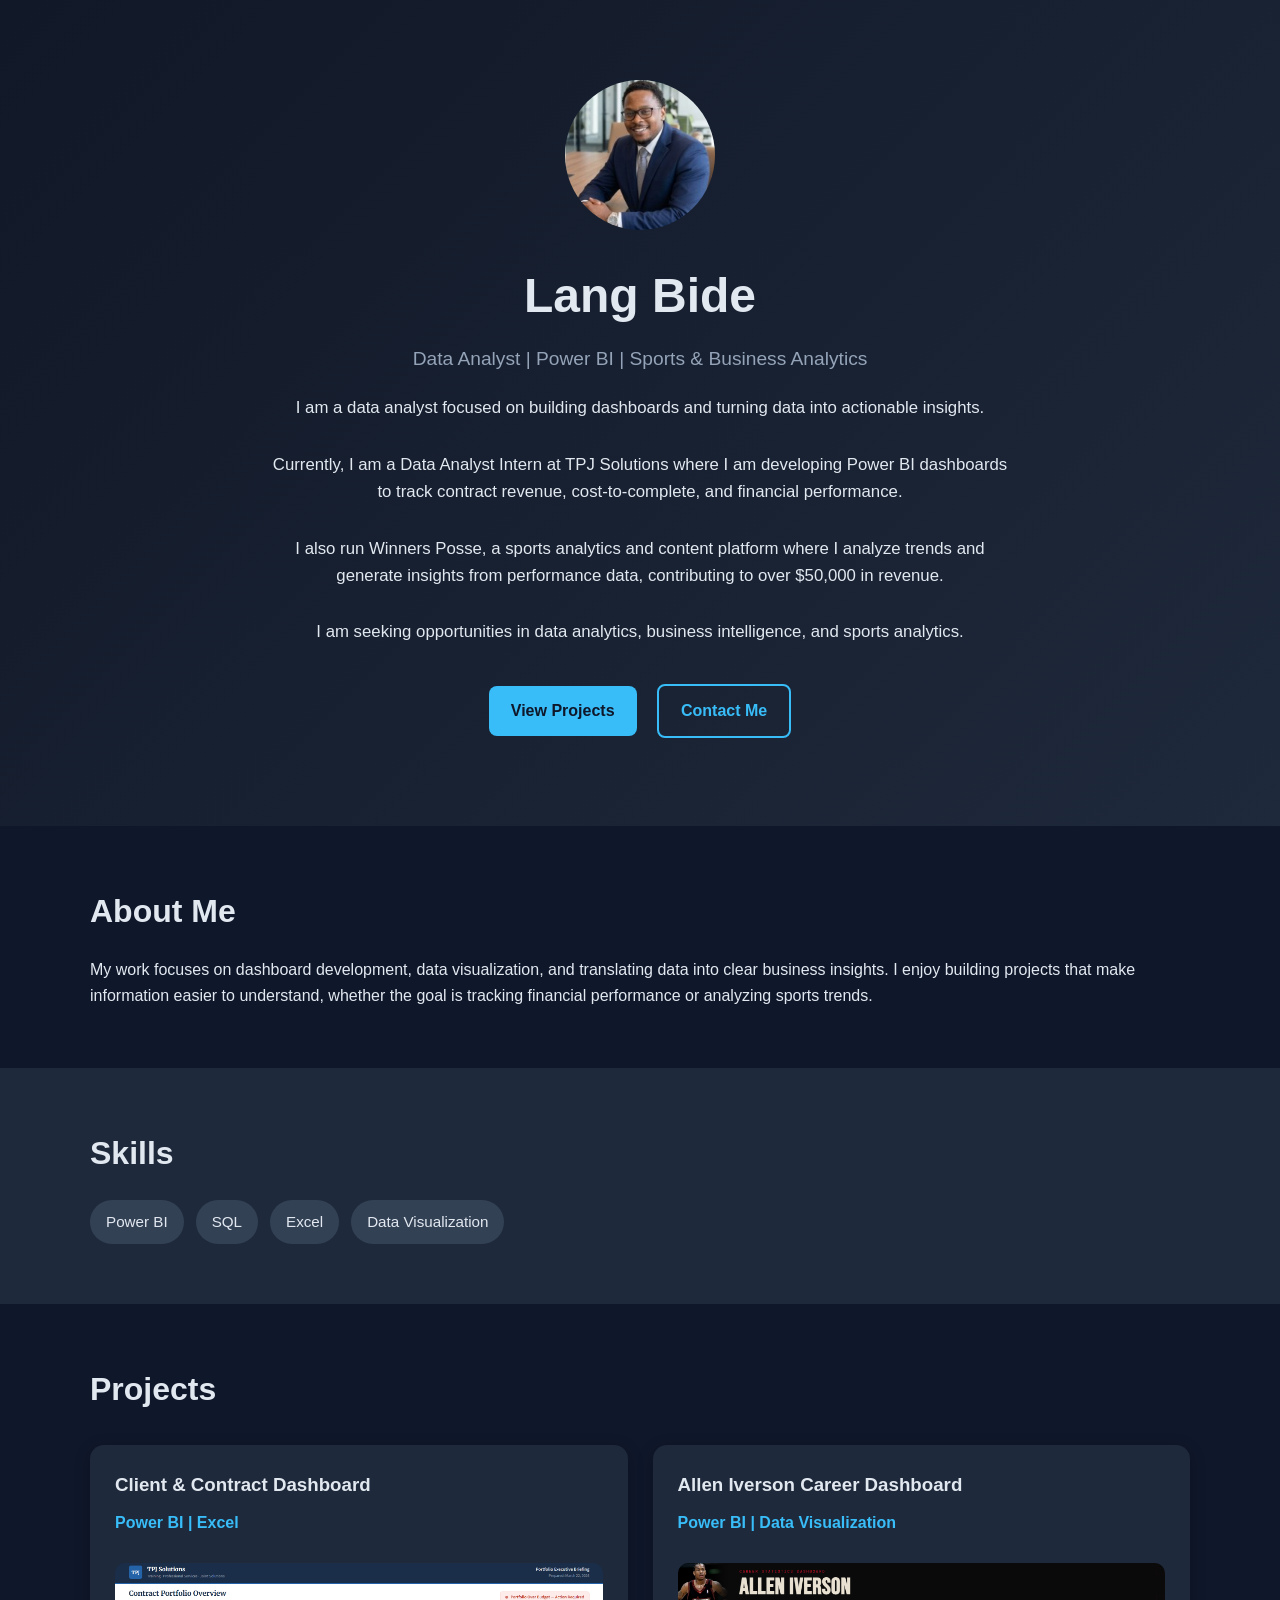
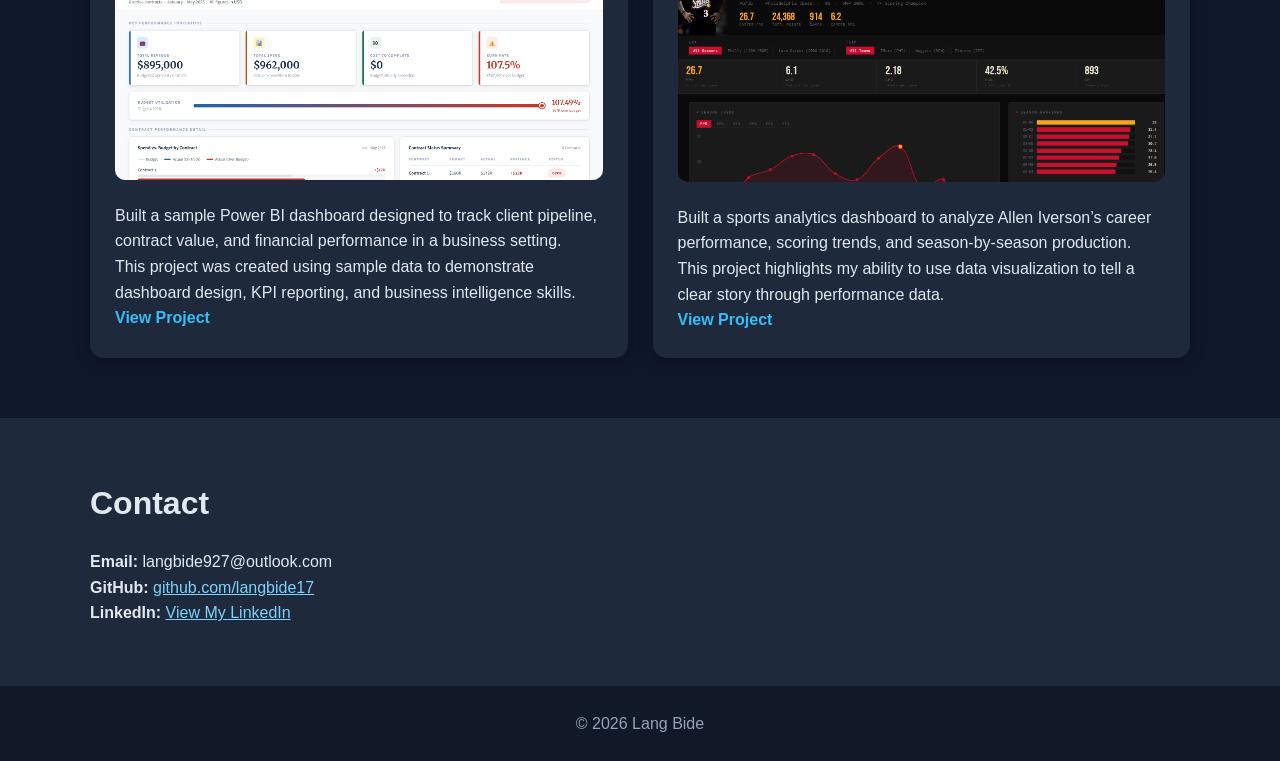
==== index.html @ 6ceb814e "Update index.html" ====
<!DOCTYPE html>
<html lang="en">
<head>
  <meta charset="UTF-8" />
  <meta name="viewport" content="width=device-width, initial-scale=1.0" />
  <title>Lang Bide | Data Analyst Portfolio</title>
  <link rel="stylesheet" href="style.css" />
</head>

<body>

  <header class="hero">
    <div class="container">

      <img src="headshot.jpg" alt="Lang Bide headshot" class="headshot" />

      <h1>Lang Bide</h1>
      <p class="tagline">Data Analyst | Power BI | Sports & Business Analytics</p>

      <p class="intro">
        I am a data analyst focused on building dashboards and turning data into actionable insights.
      </p>

      <p class="intro">
        Currently, I am a Data Analyst Intern at TPJ Solutions where I am developing Power BI dashboards to track contract revenue, cost-to-complete, and financial performance.
      </p>

      <p class="intro">
        I also run Winners Posse, a sports analytics and content platform where I analyze trends and generate insights from performance data, contributing to over $50,000 in revenue.
      </p>

      <p class="intro">
        I am seeking opportunities in data analytics, business intelligence, and sports analytics.
      </p>

      <div class="hero-buttons">
        <a href="#projects" class="btn">View Projects</a>
        <a href="#contact" class="btn btn-outline">Contact Me</a>
      </div>

    </div>
  </header>

  <section class="section">
    <div class="container">
      <h2>About Me</h2>
      <p>
        My work focuses on dashboard development, data visualization, and translating data into clear business insights. I enjoy building projects that make information easier to understand, whether the goal is tracking financial performance or analyzing sports trends.
      </p>
    </div>
  </section>

  <section class="section alt">
    <div class="container">
      <h2>Skills</h2>

      <div class="skills-grid">
        <span class="skill-pill">Power BI</span>
        <span class="skill-pill">SQL</span>
        <span class="skill-pill">Excel</span>
        <span class="skill-pill">Data Visualization</span>
      </div>
    </div>
  </section>

  <section class="section" id="projects">
    <div class="container">
      <h2>Projects</h2>

      <div class="project-grid">

        <div class="project-card">
          <h3>Client & Contract Dashboard</h3>
          <p class="project-tools">Power BI | Excel</p>

          <img src="contract-dashboard.png" alt="Client and Contract Dashboard" class="project-image" />

          <p>
            Built a sample Power BI dashboard designed to track client pipeline, contract value, and financial performance in a business setting.
          </p>

          <p>
            This project was created using sample data to demonstrate dashboard design, KPI reporting, and business intelligence skills.
          </p>

          <a href="powerbi.html" class="project-link">View Project</a>
        </div>

        <div class="project-card">
          <h3>Allen Iverson Career Dashboard</h3>
          <p class="project-tools">Power BI | Data Visualization</p>

          <img src="iverson-dashboard.png" alt="Allen Iverson Career Dashboard" class="project-image" />

          <p>
            Built a sports analytics dashboard to analyze Allen Iverson’s career performance, scoring trends, and season-by-season production.
          </p>

          <p>
            This project highlights my ability to use data visualization to tell a clear story through performance data.
          </p>

          <a href="iverson.html" class="project-link">View Project</a>
        </div>

      </div>
    </div>
  </section>

  <section class="section alt" id="contact">
    <div class="container">
      <h2>Contact</h2>

      <p><strong>Email:</strong> langbide927@outlook.com</p>

      <p><strong>GitHub:</strong>
        <a href="https://github.com/langbide17" target="_blank">
          github.com/langbide17
        </a>
      </p>

      <p><strong>LinkedIn:</strong>
        <a href="https://www.linkedin.com/in/lang-bide-114583291/" target="_blank">
          View My LinkedIn
        </a>
      </p>

    </div>
  </section>

  <footer>
    <div class="container">
      <p>© 2026 Lang Bide</p>
    </div>
  </footer>

</body>
</html>
---- style.css ----
* {
  box-sizing: border-box;
  margin: 0;
  padding: 0;
}

body {
  font-family: Arial, sans-serif;
  background-color: #0f172a;
  color: #e2e8f0;
  line-height: 1.6;
}

.container {
  width: 90%;
  max-width: 1100px;
  margin: 0 auto;
}

.hero {
  padding: 80px 0;
  background: linear-gradient(135deg, #111827, #1e293b);
  text-align: center;
}

.hero h1 {
  font-size: 3rem;
  margin-bottom: 10px;
}

.tagline {
  font-size: 1.2rem;
  color: #94a3b8;
  margin-bottom: 20px;
}

.intro {
  max-width: 750px;
  margin: 0 auto 30px;
  font-size: 1.05rem;
}

.hero-buttons {
  margin-top: 20px;
}

.btn {
  display: inline-block;
  background-color: #38bdf8;
  color: #0f172a;
  text-decoration: none;
  padding: 12px 22px;
  border-radius: 8px;
  font-weight: bold;
  margin: 8px;
}

.btn-outline {
  background-color: transparent;
  border: 2px solid #38bdf8;
  color: #38bdf8;
}

.section {
  padding: 60px 0;
}

.section h2 {
  font-size: 2rem;
  margin-bottom: 20px;
}

.alt {
  background-color: #1e293b;
}

.skills-grid {
  display: flex;
  flex-wrap: wrap;
  gap: 12px;
  margin-top: 20px;
}

.skill-pill {
  background-color: #334155;
  color: #e2e8f0;
  padding: 10px 16px;
  border-radius: 999px;
  font-size: 0.95rem;
}

.project-grid {
  display: grid;
  grid-template-columns: repeat(auto-fit, minmax(280px, 1fr));
  gap: 25px;
  margin-top: 30px;
}

.project-card {
  background-color: #1e293b;
  padding: 25px;
  border-radius: 14px;
  box-shadow: 0 4px 15px rgba(0, 0, 0, 0.25);
}

.project-card h3 {
  margin-bottom: 10px;
}

.project-tools {
  color: #38bdf8;
  font-weight: bold;
  margin-bottom: 12px;
}

.project-card ul {
  margin: 15px 0 20px 20px;
}

.project-link {
  color: #38bdf8;
  text-decoration: none;
  font-weight: bold;
}

.project-link:hover,
a:hover {
  text-decoration: underline;
}

a {
  color: #7dd3fc;
}

footer {
  text-align: center;
  padding: 25px 0;
  background-color: #111827;
  color: #94a3b8;
}
.headshot {
  width: 150px;
  border-radius: 50%;
  margin-bottom: 20px;
}

.project-image {
  width: 100%;
  margin: 15px 0;
  border-radius: 10px;
}
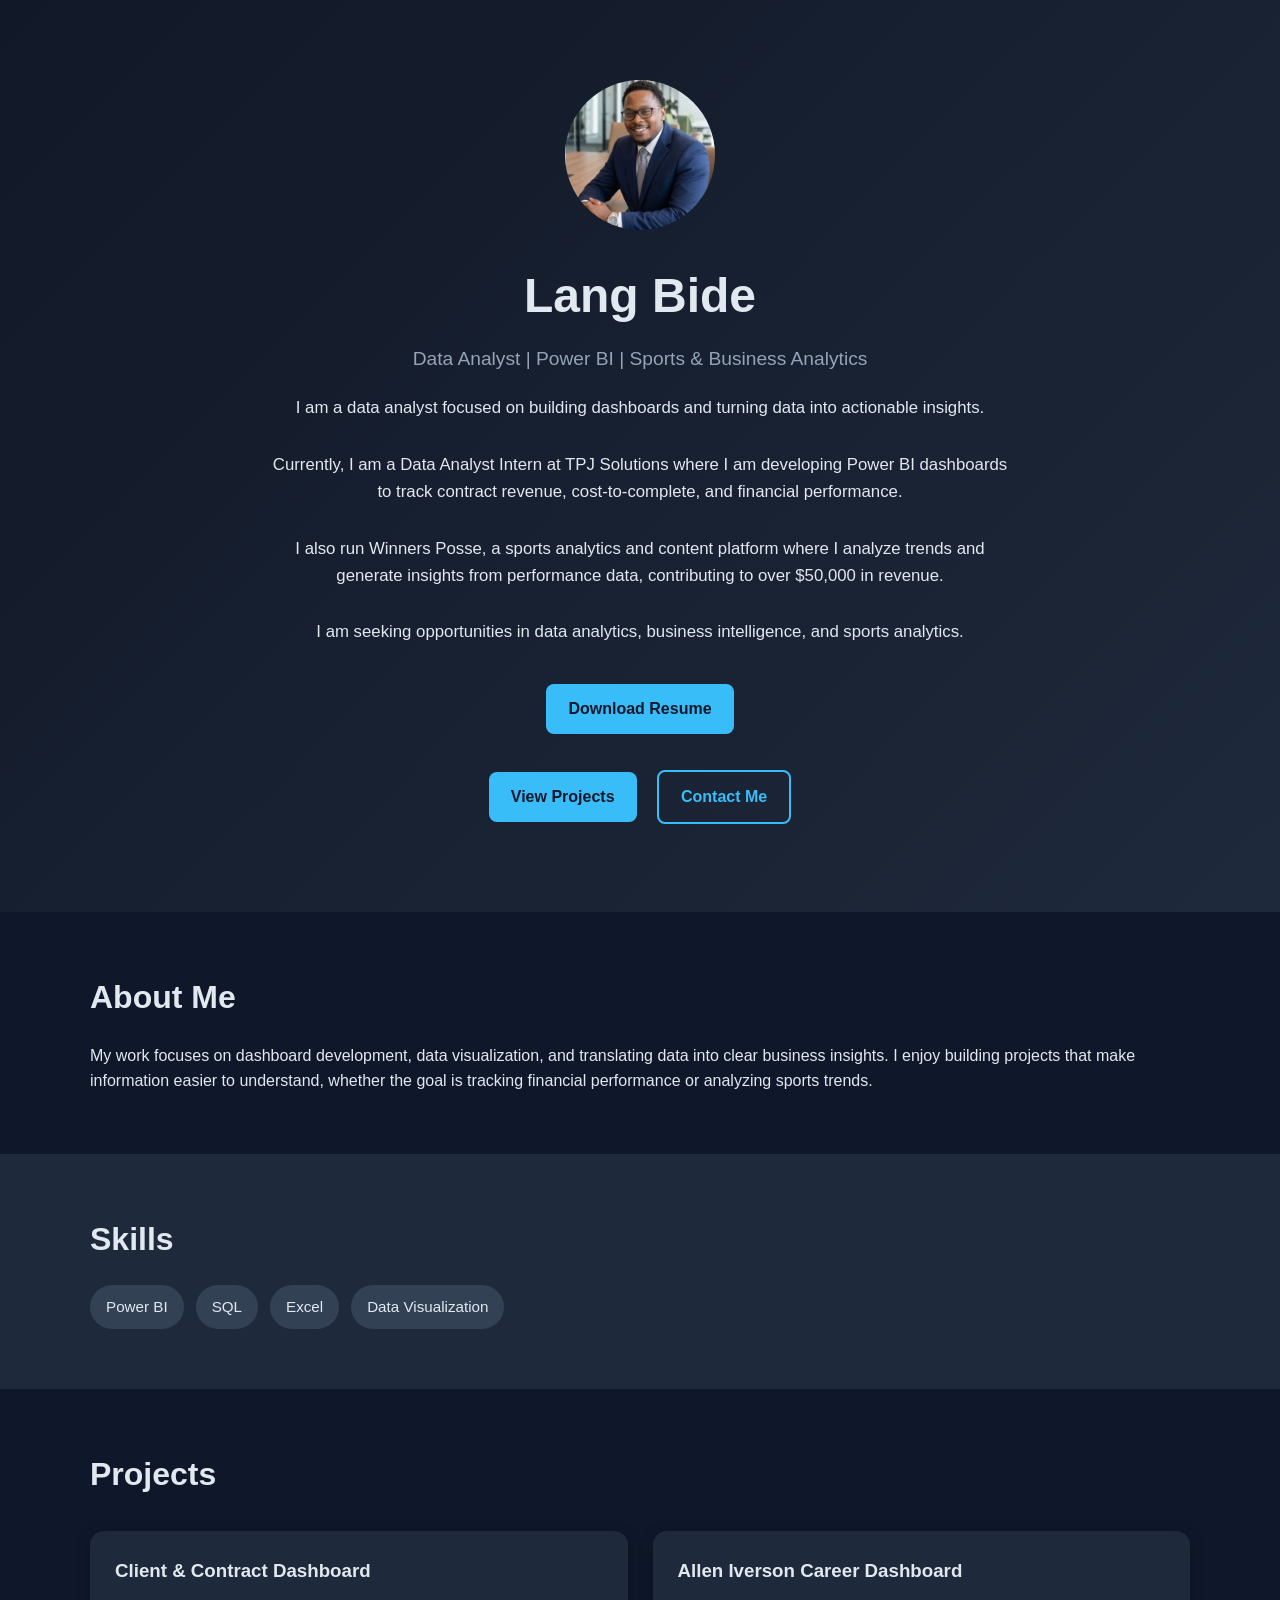
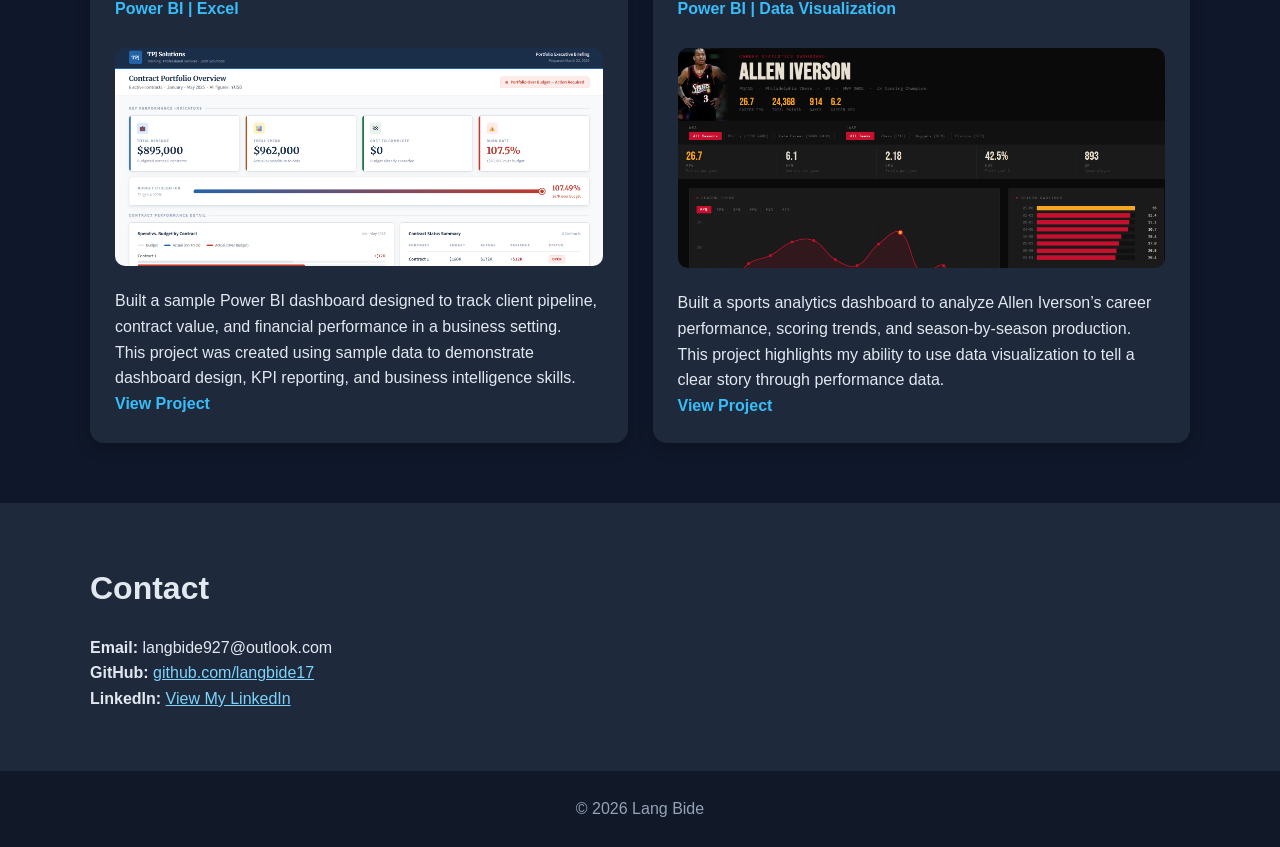
==== commit a61d3e2f: "Update index.html" ====
--- a/index.html
+++ b/index.html
@@ -32,6 +32,7 @@
       <p class="intro">
         I am seeking opportunities in data analytics, business intelligence, and sports analytics.
       </p>
+      <a href="Lang_Bide_Resume.pdf" class="btn" target="_blank">Download Resume</a>
 
       <div class="hero-buttons">
         <a href="#projects" class="btn">View Projects</a>
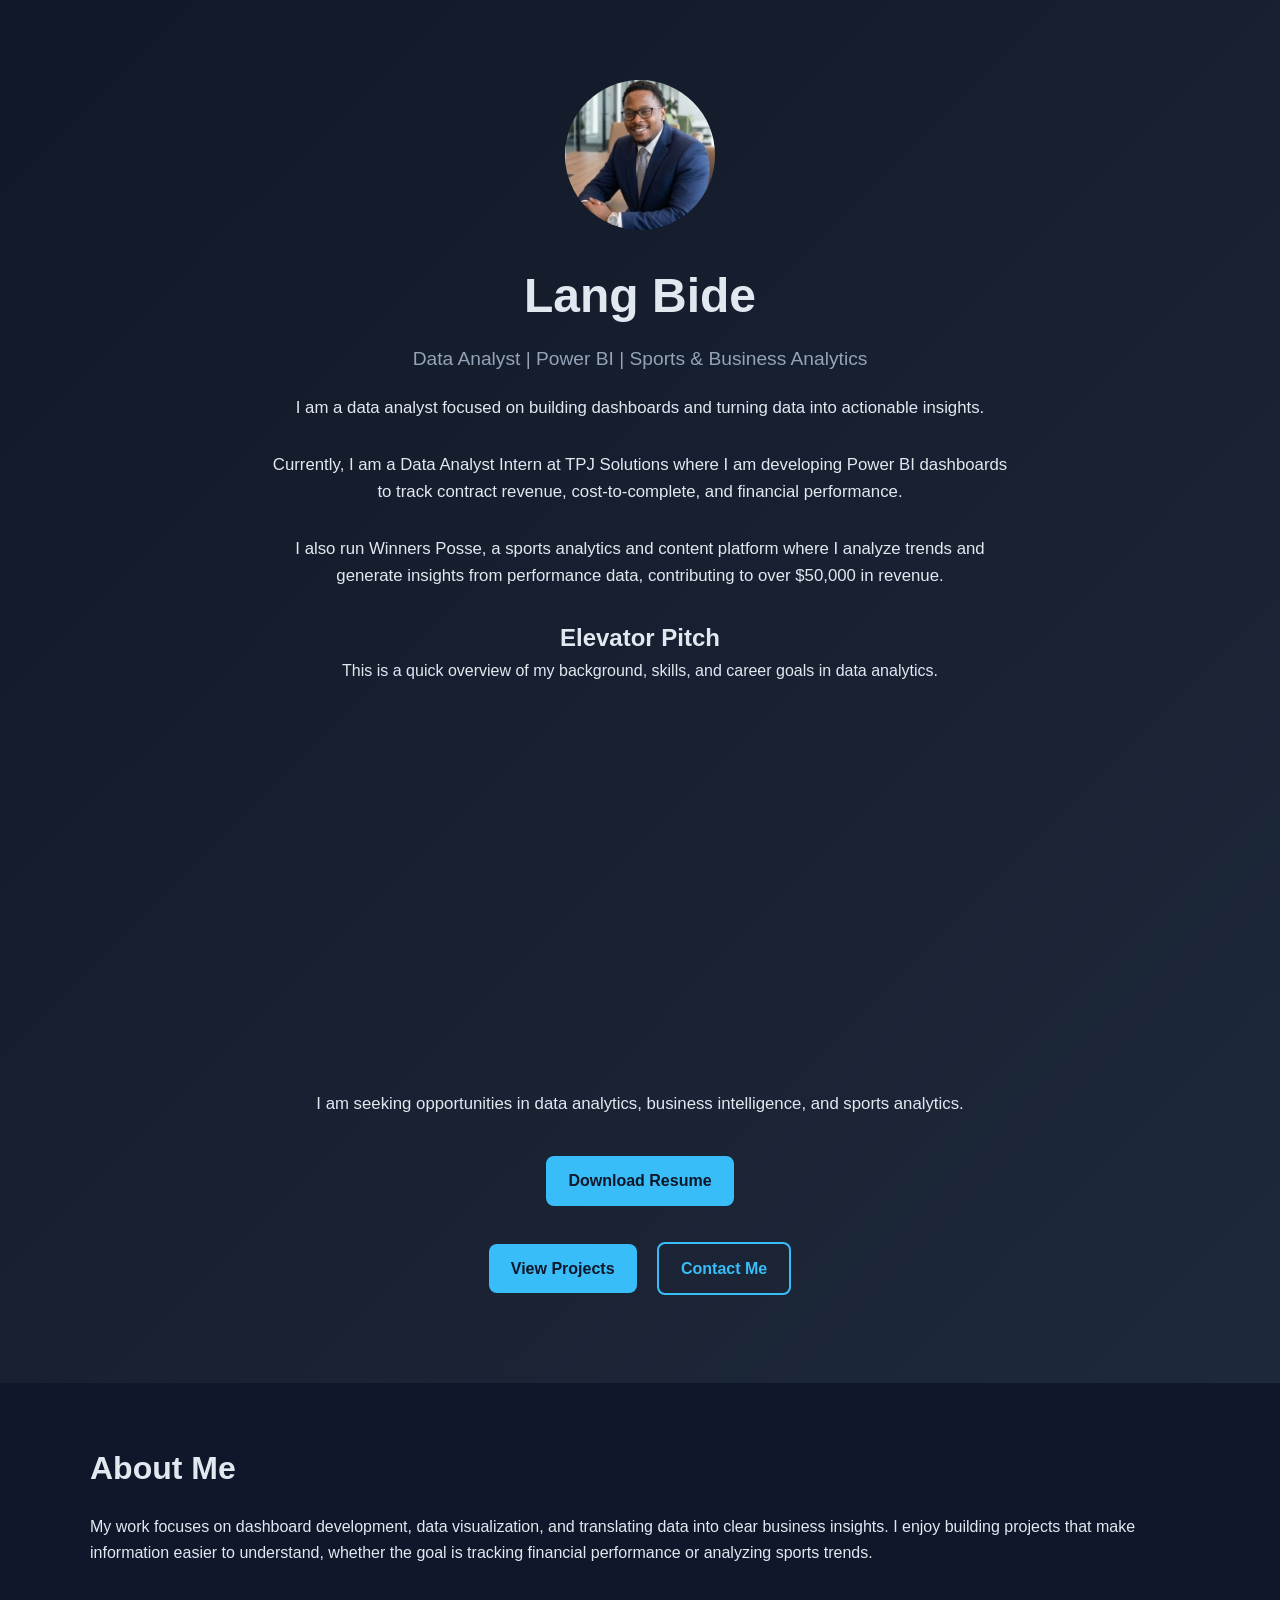
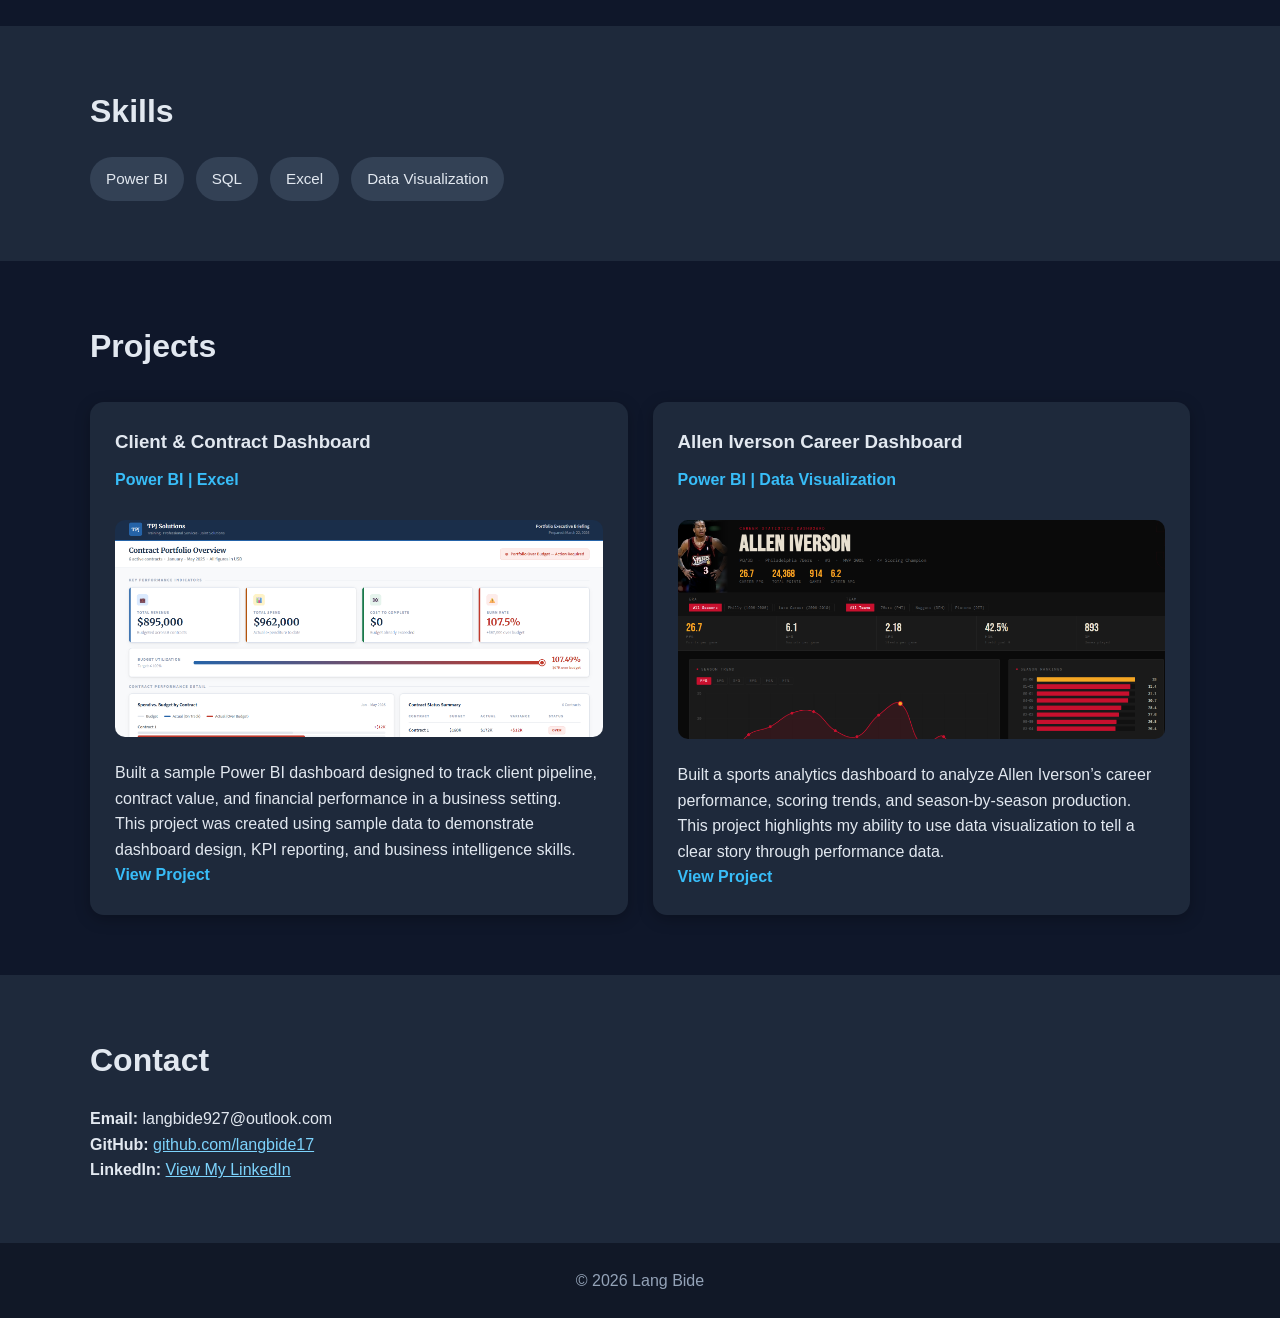
==== commit d12987a9: "Added elevator pitch video" ====
--- a/index.html
+++ b/index.html
@@ -28,6 +28,19 @@
       <p class="intro">
         I also run Winners Posse, a sports analytics and content platform where I analyze trends and generate insights from performance data, contributing to over $50,000 in revenue.
       </p>
+
+      <h2>Elevator Pitch</h2>
+
+<p>This is a quick overview of my background, skills, and career goals in data analytics.</p>
+
+<div style="max-width: 700px;">
+  <iframe width="100%" height="400"
+  src="https://www.youtube.com/embed/F_UT2LtvqpU"
+  title="Elevator Pitch"
+  frameborder="0"
+  allowfullscreen>
+  </iframe>
+</div>
 
       <p class="intro">
         I am seeking opportunities in data analytics, business intelligence, and sports analytics.
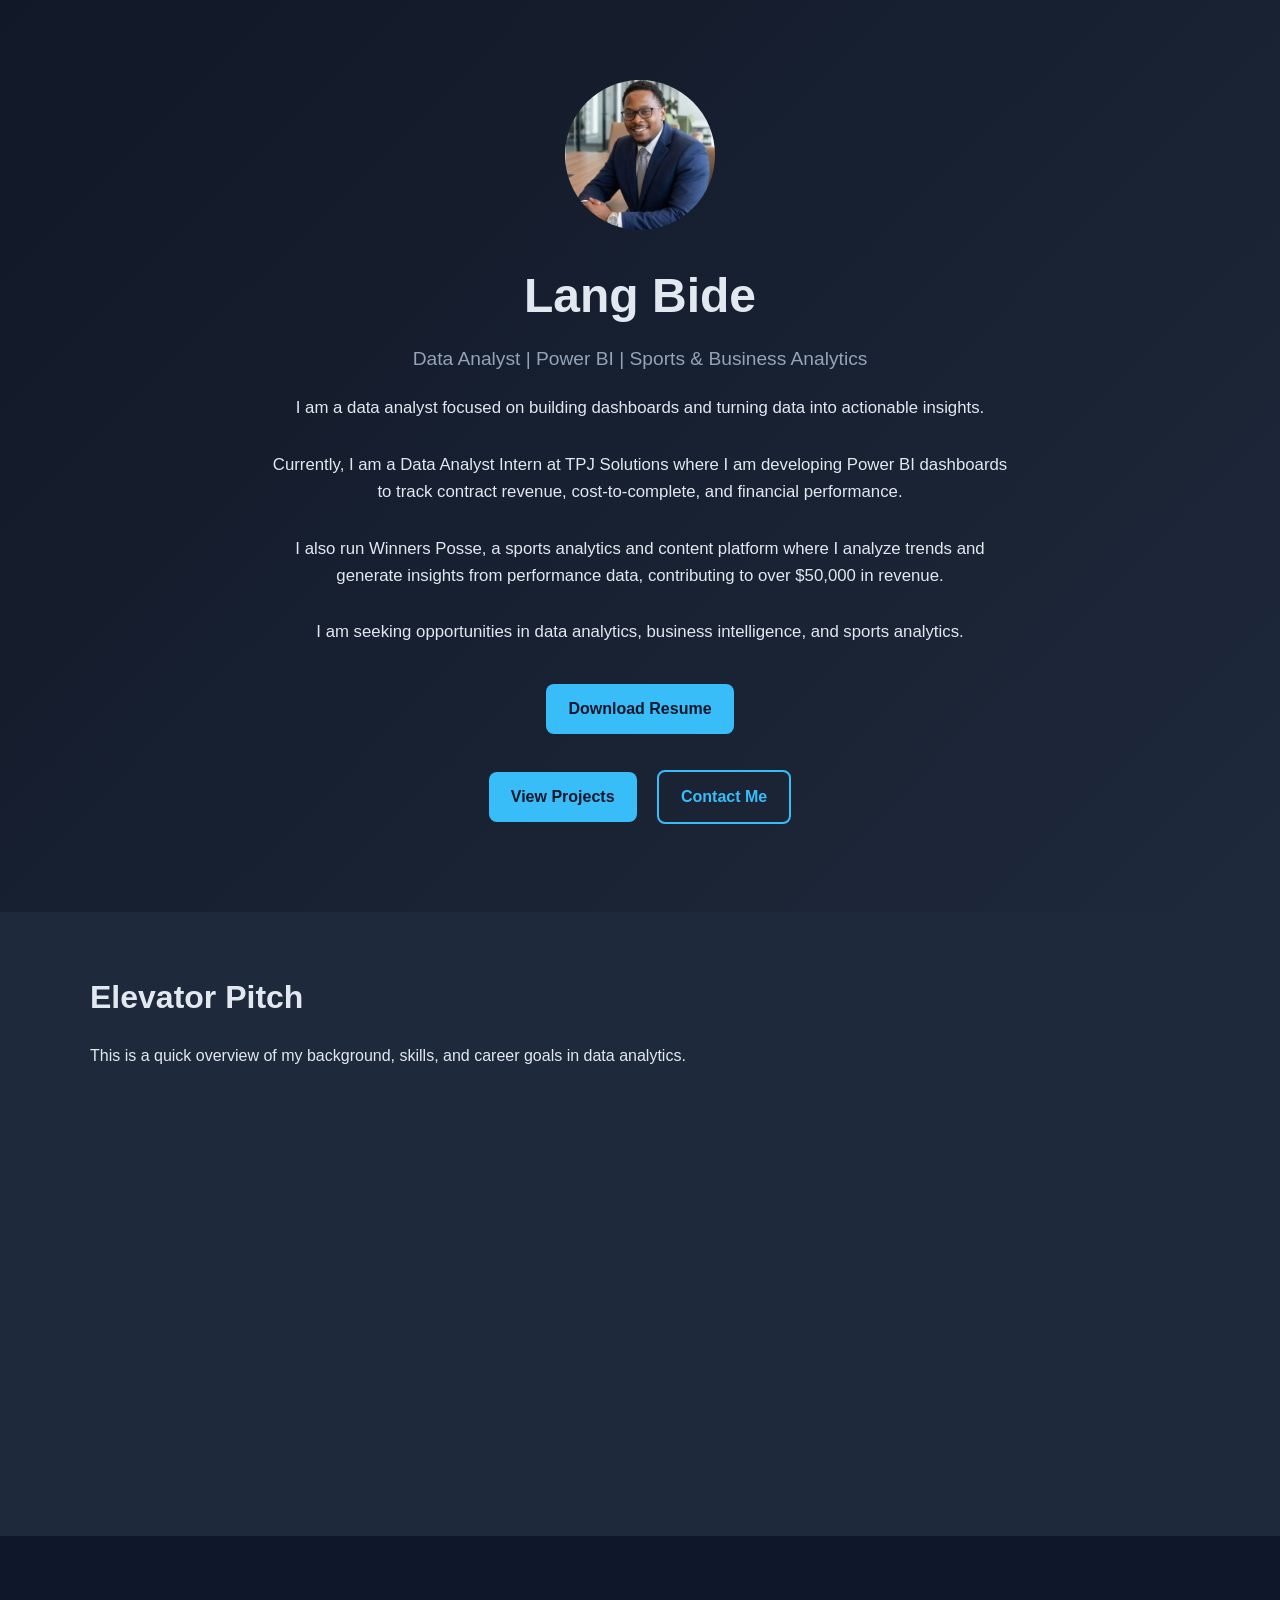
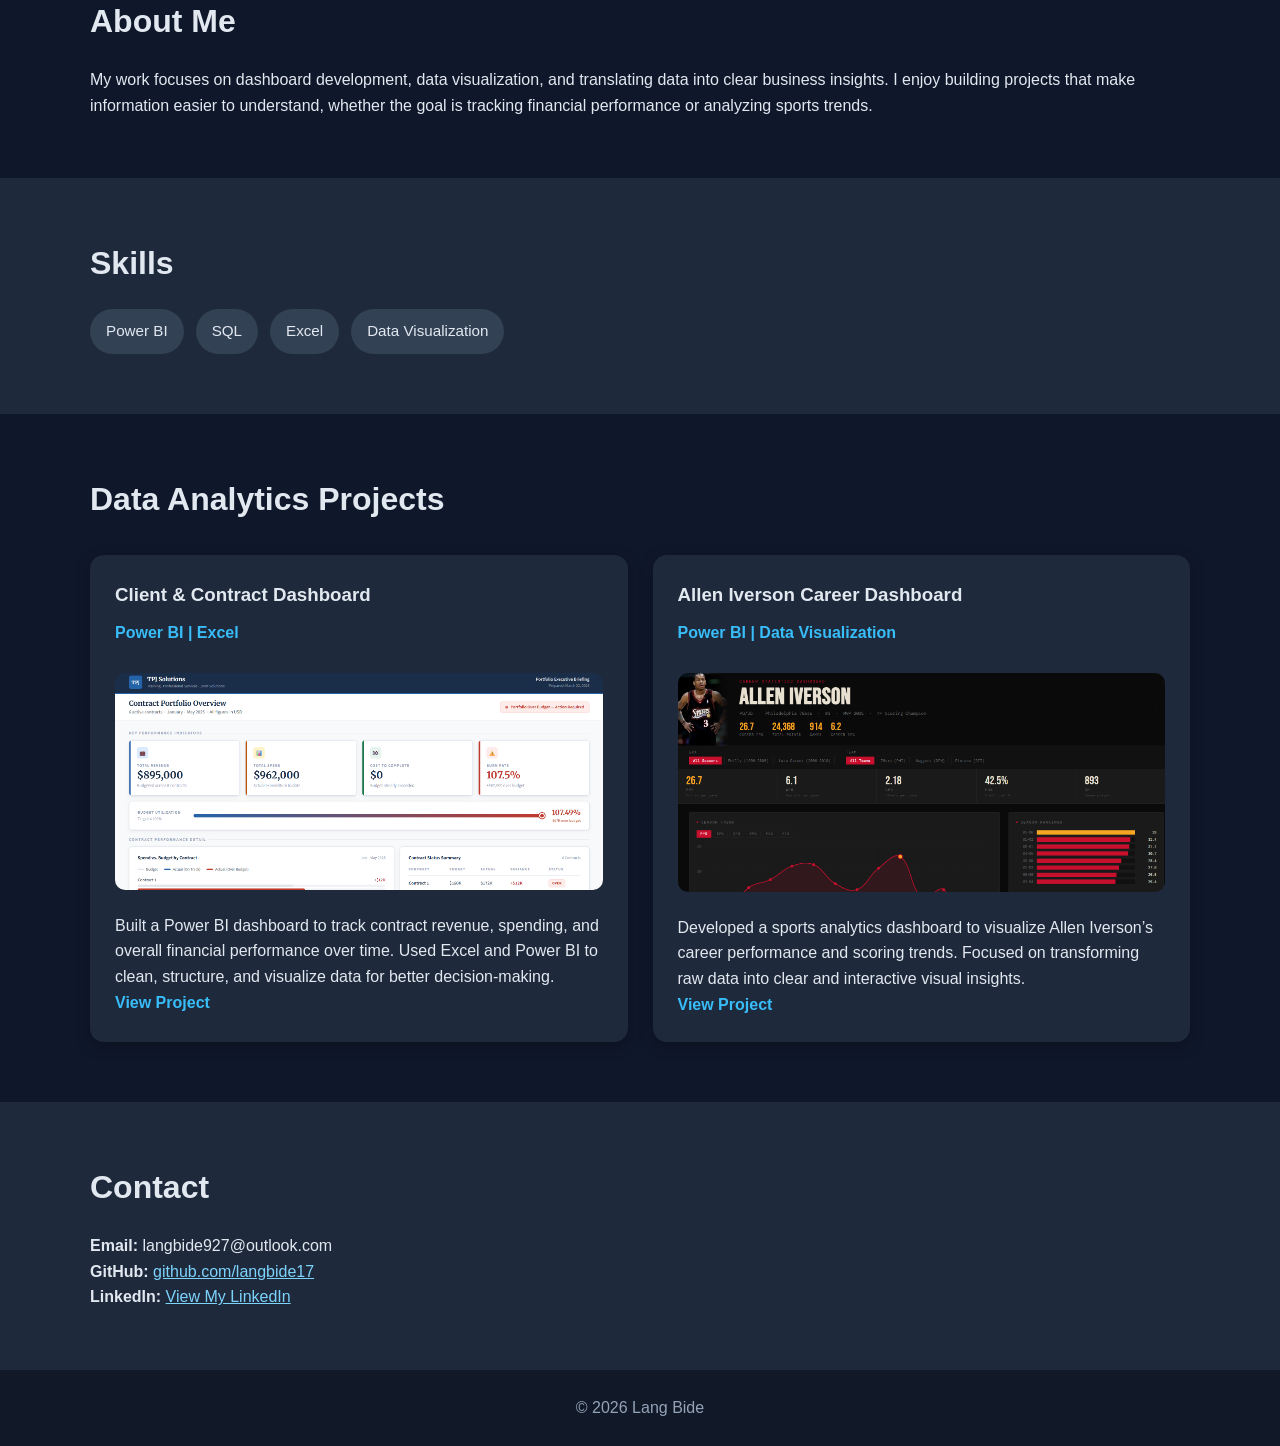
==== commit 74b3267b: "Update index.html" ====
--- a/index.html
+++ b/index.html
@@ -29,22 +29,10 @@
         I also run Winners Posse, a sports analytics and content platform where I analyze trends and generate insights from performance data, contributing to over $50,000 in revenue.
       </p>
 
-      <h2>Elevator Pitch</h2>
-
-<p>This is a quick overview of my background, skills, and career goals in data analytics.</p>
-
-<div style="max-width: 700px;">
-  <iframe width="100%" height="400"
-  src="https://www.youtube.com/embed/F_UT2LtvqpU"
-  title="Elevator Pitch"
-  frameborder="0"
-  allowfullscreen>
-  </iframe>
-</div>
-
       <p class="intro">
         I am seeking opportunities in data analytics, business intelligence, and sports analytics.
       </p>
+
       <a href="Lang_Bide_Resume.pdf" class="btn" target="_blank">Download Resume</a>
 
       <div class="hero-buttons">
@@ -54,6 +42,26 @@
 
     </div>
   </header>
+
+  <!-- ✅ NEW ELEVATOR PITCH SECTION -->
+  <section class="section alt">
+    <div class="container">
+      <h2>Elevator Pitch</h2>
+
+      <p>
+        This is a quick overview of my background, skills, and career goals in data analytics.
+      </p>
+
+      <div style="max-width: 700px; margin: 0 auto;">
+        <iframe width="100%" height="400"
+          src="https://www.youtube.com/embed/F_UT2LtvqpU"
+          title="Elevator Pitch"
+          frameborder="0"
+          allowfullscreen>
+        </iframe>
+      </div>
+    </div>
+  </section>
 
   <section class="section">
     <div class="container">
@@ -79,7 +87,7 @@
 
   <section class="section" id="projects">
     <div class="container">
-      <h2>Projects</h2>
+      <h2>Data Analytics Projects</h2>
 
       <div class="project-grid">
 
@@ -90,11 +98,8 @@
           <img src="contract-dashboard.png" alt="Client and Contract Dashboard" class="project-image" />
 
           <p>
-            Built a sample Power BI dashboard designed to track client pipeline, contract value, and financial performance in a business setting.
-          </p>
-
-          <p>
-            This project was created using sample data to demonstrate dashboard design, KPI reporting, and business intelligence skills.
+            Built a Power BI dashboard to track contract revenue, spending, and overall financial performance over time.
+            Used Excel and Power BI to clean, structure, and visualize data for better decision-making.
           </p>
 
           <a href="powerbi.html" class="project-link">View Project</a>
@@ -107,11 +112,8 @@
           <img src="iverson-dashboard.png" alt="Allen Iverson Career Dashboard" class="project-image" />
 
           <p>
-            Built a sports analytics dashboard to analyze Allen Iverson’s career performance, scoring trends, and season-by-season production.
-          </p>
-
-          <p>
-            This project highlights my ability to use data visualization to tell a clear story through performance data.
+            Developed a sports analytics dashboard to visualize Allen Iverson’s career performance and scoring trends.
+            Focused on transforming raw data into clear and interactive visual insights.
           </p>
 
           <a href="iverson.html" class="project-link">View Project</a>
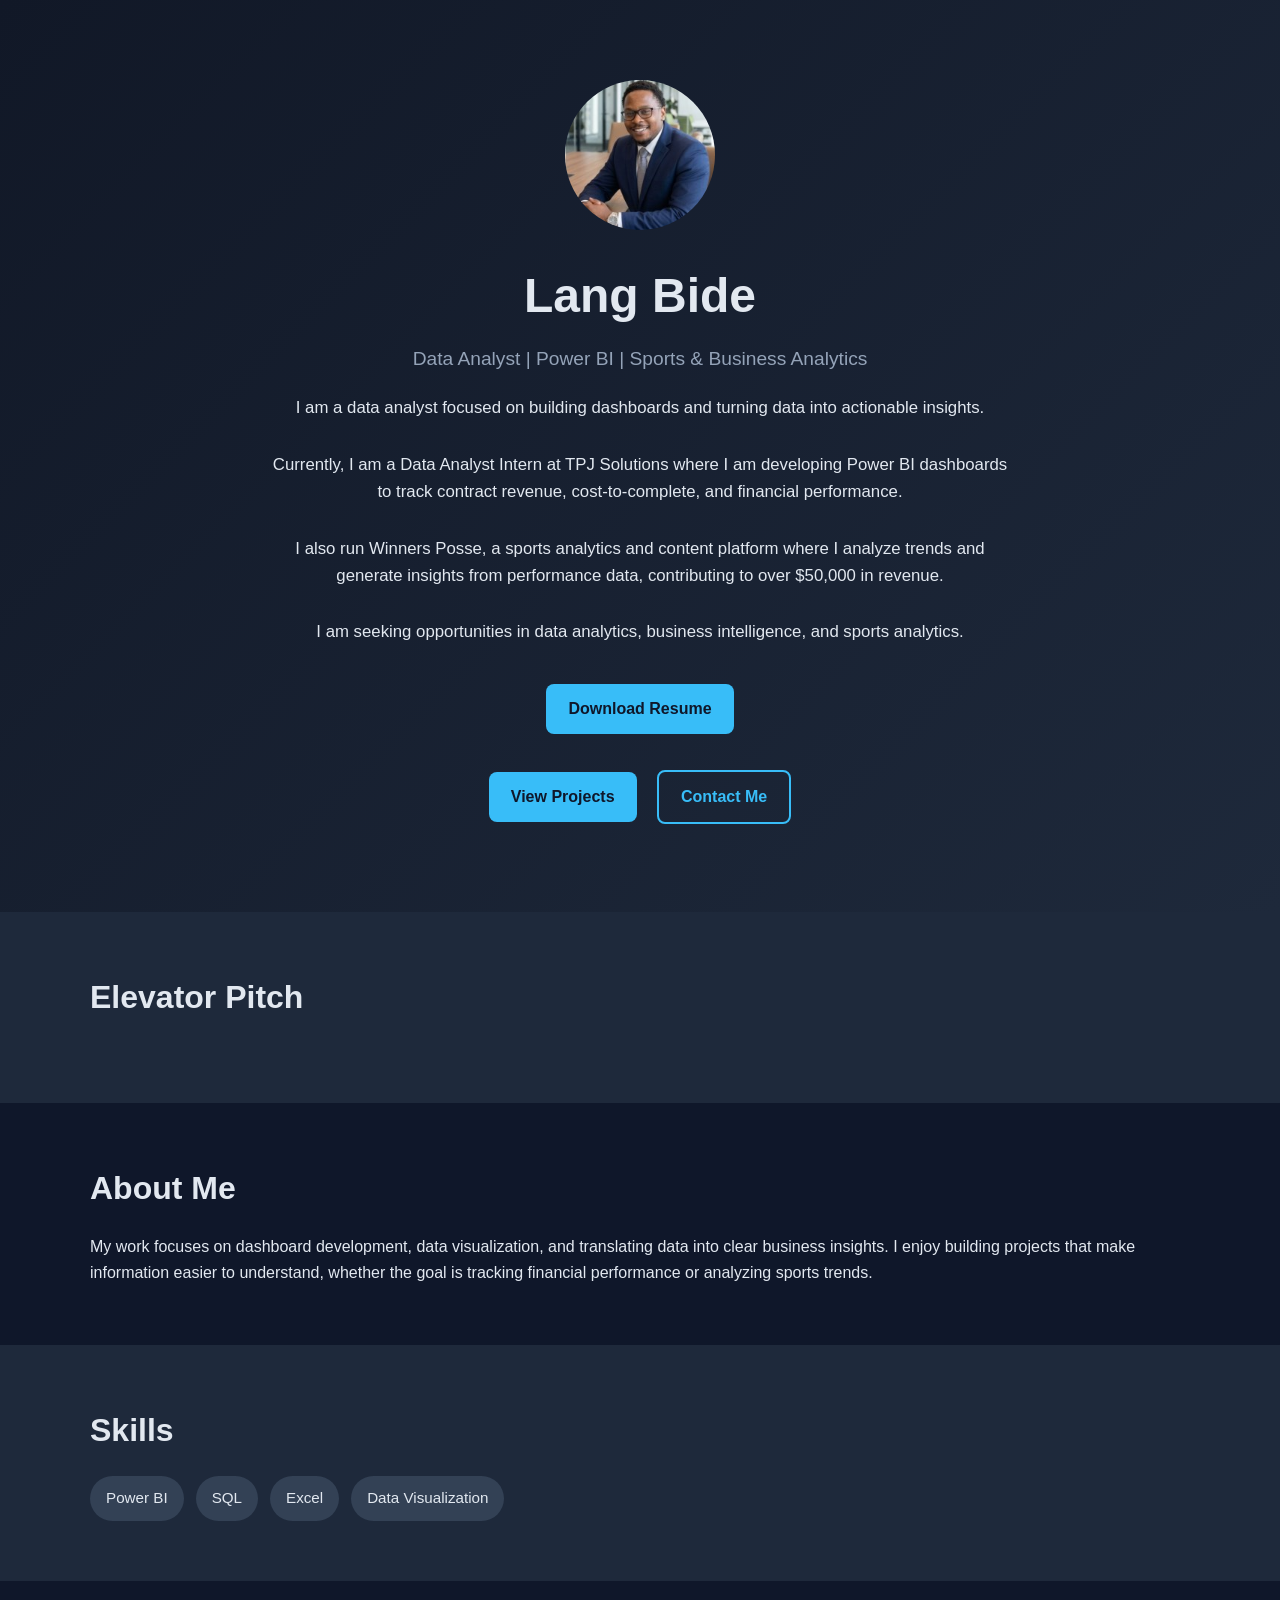
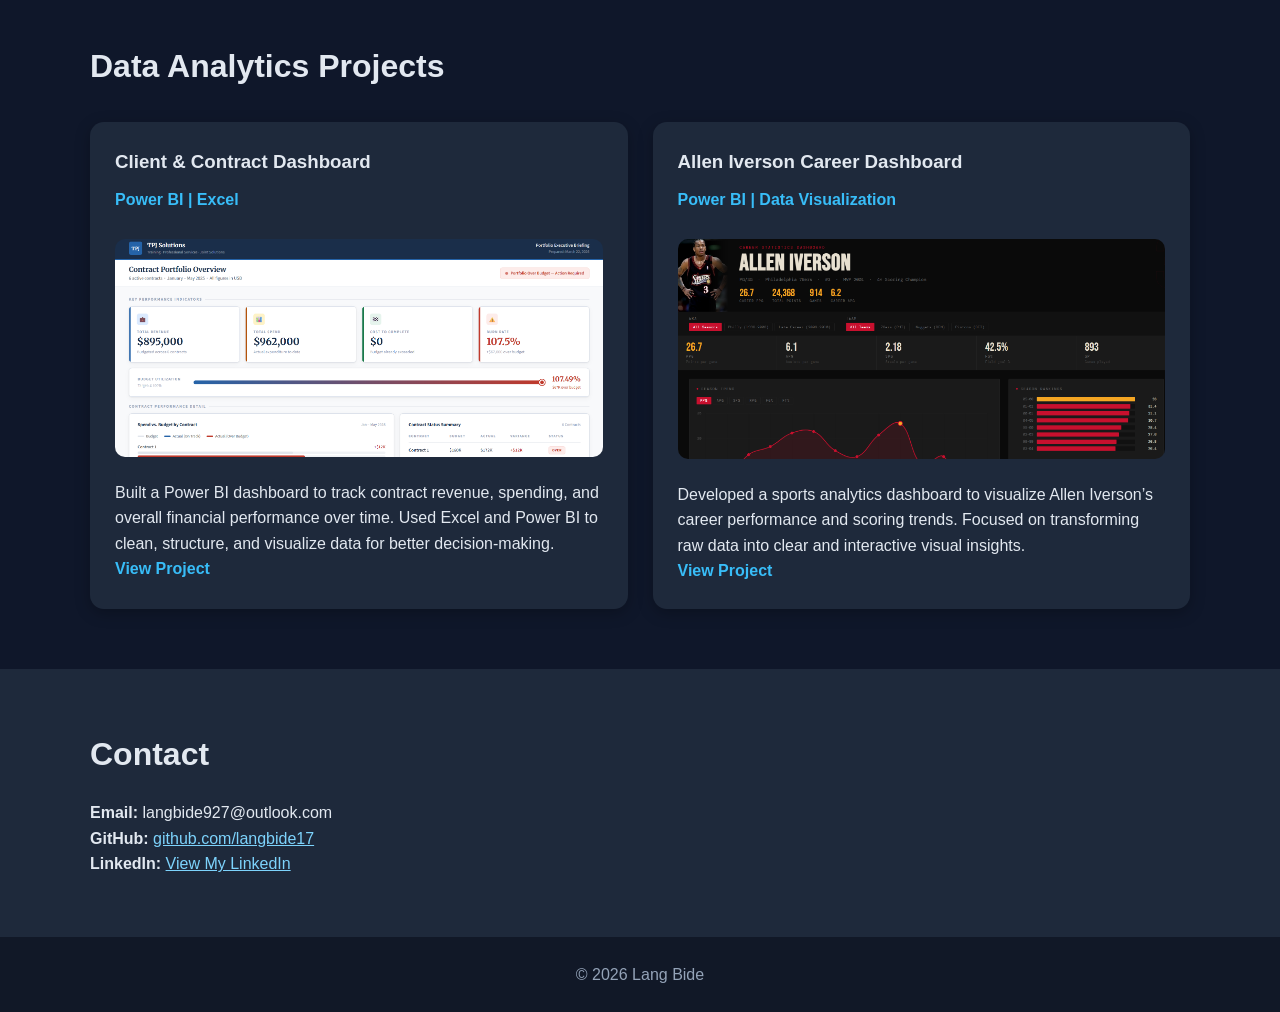
==== commit a85d1144: "Update index.html" ====
--- a/index.html
+++ b/index.html
@@ -48,18 +48,7 @@
     <div class="container">
       <h2>Elevator Pitch</h2>
 
-      <p>
-        This is a quick overview of my background, skills, and career goals in data analytics.
-      </p>
-
-      <div style="max-width: 700px; margin: 0 auto;">
-        <iframe width="100%" height="400"
-          src="https://www.youtube.com/embed/F_UT2LtvqpU"
-          title="Elevator Pitch"
-          frameborder="0"
-          allowfullscreen>
-        </iframe>
-      </div>
+     
     </div>
   </section>
 
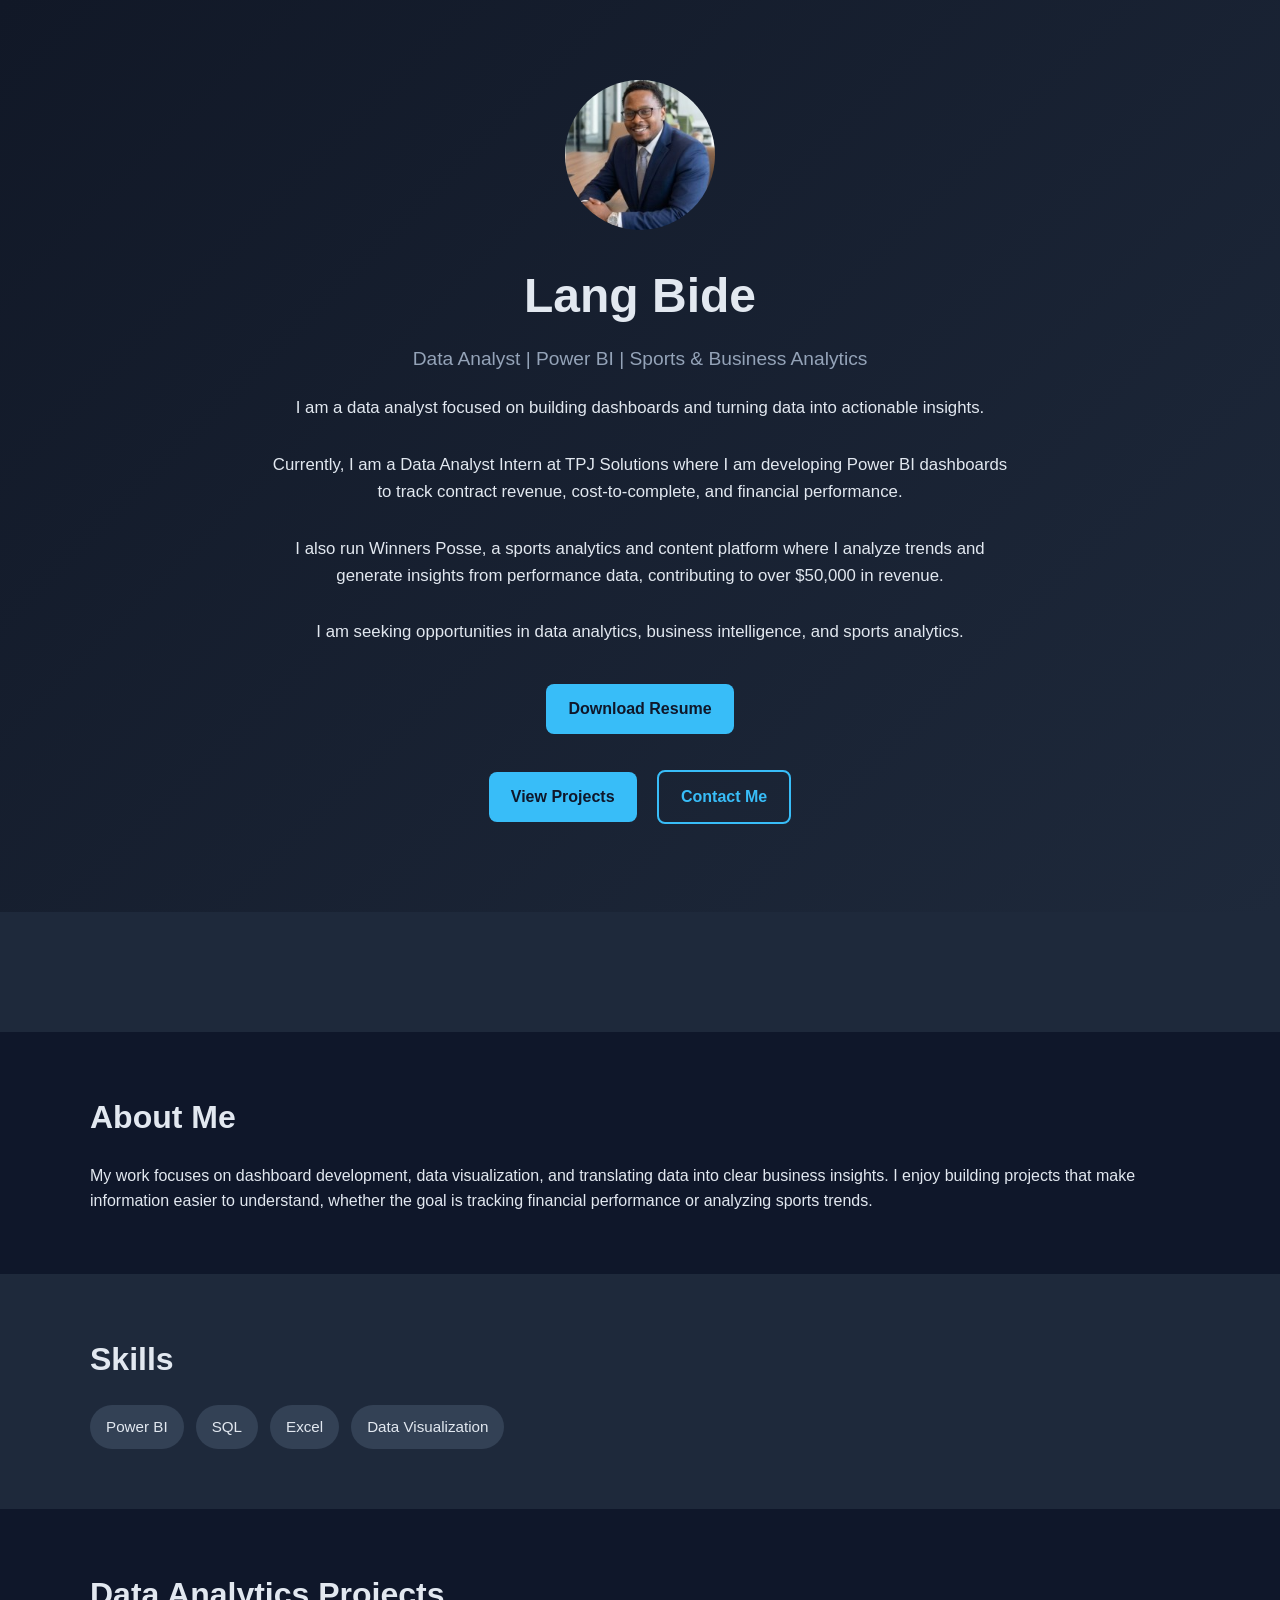
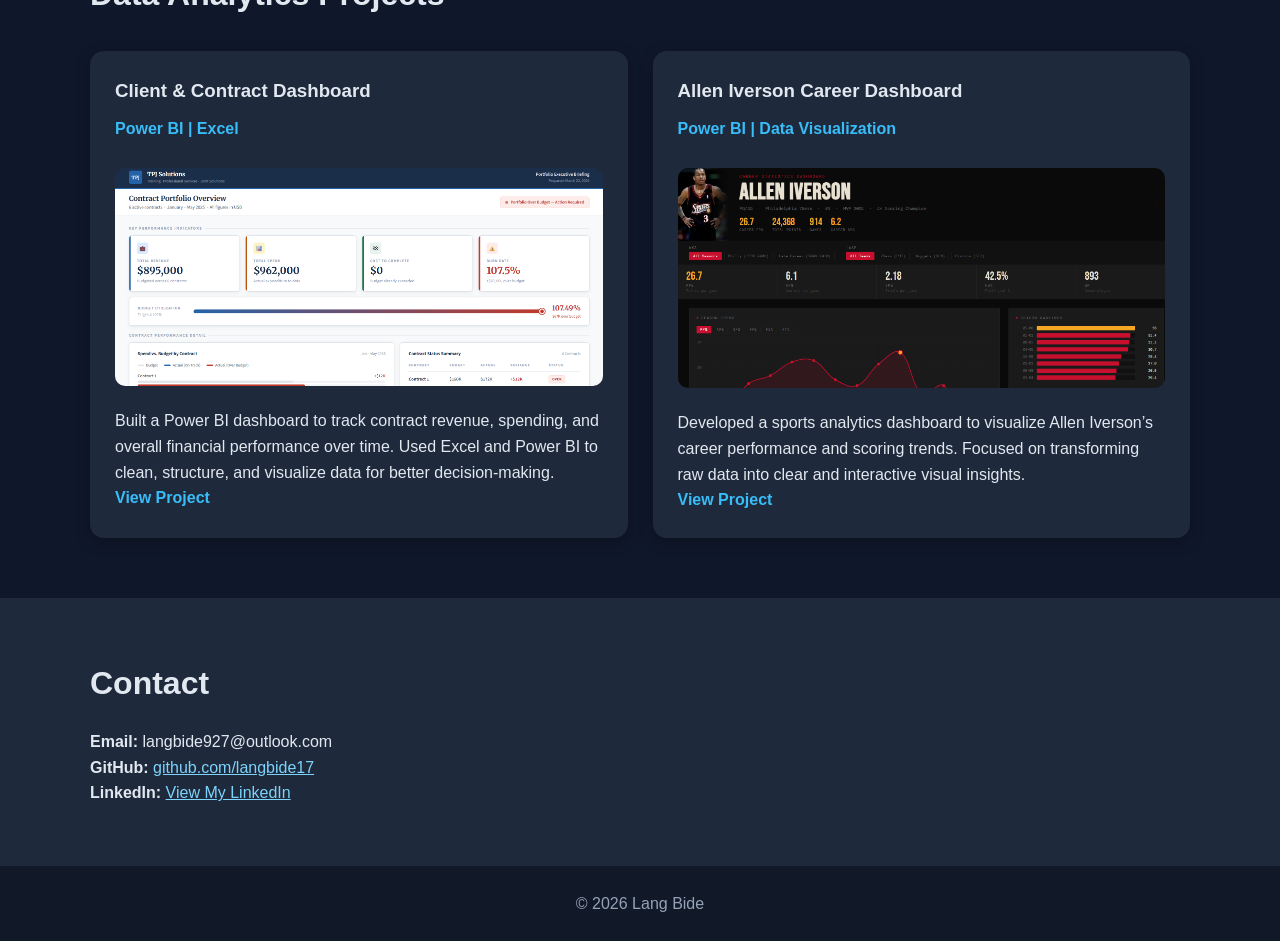
==== commit b772a7c7: "Update index.html" ====
--- a/index.html
+++ b/index.html
@@ -46,10 +46,9 @@
   <!-- ✅ NEW ELEVATOR PITCH SECTION -->
   <section class="section alt">
     <div class="container">
-      <h2>Elevator Pitch</h2>
 
-     
-    </div>
+
+   
   </section>
 
   <section class="section">
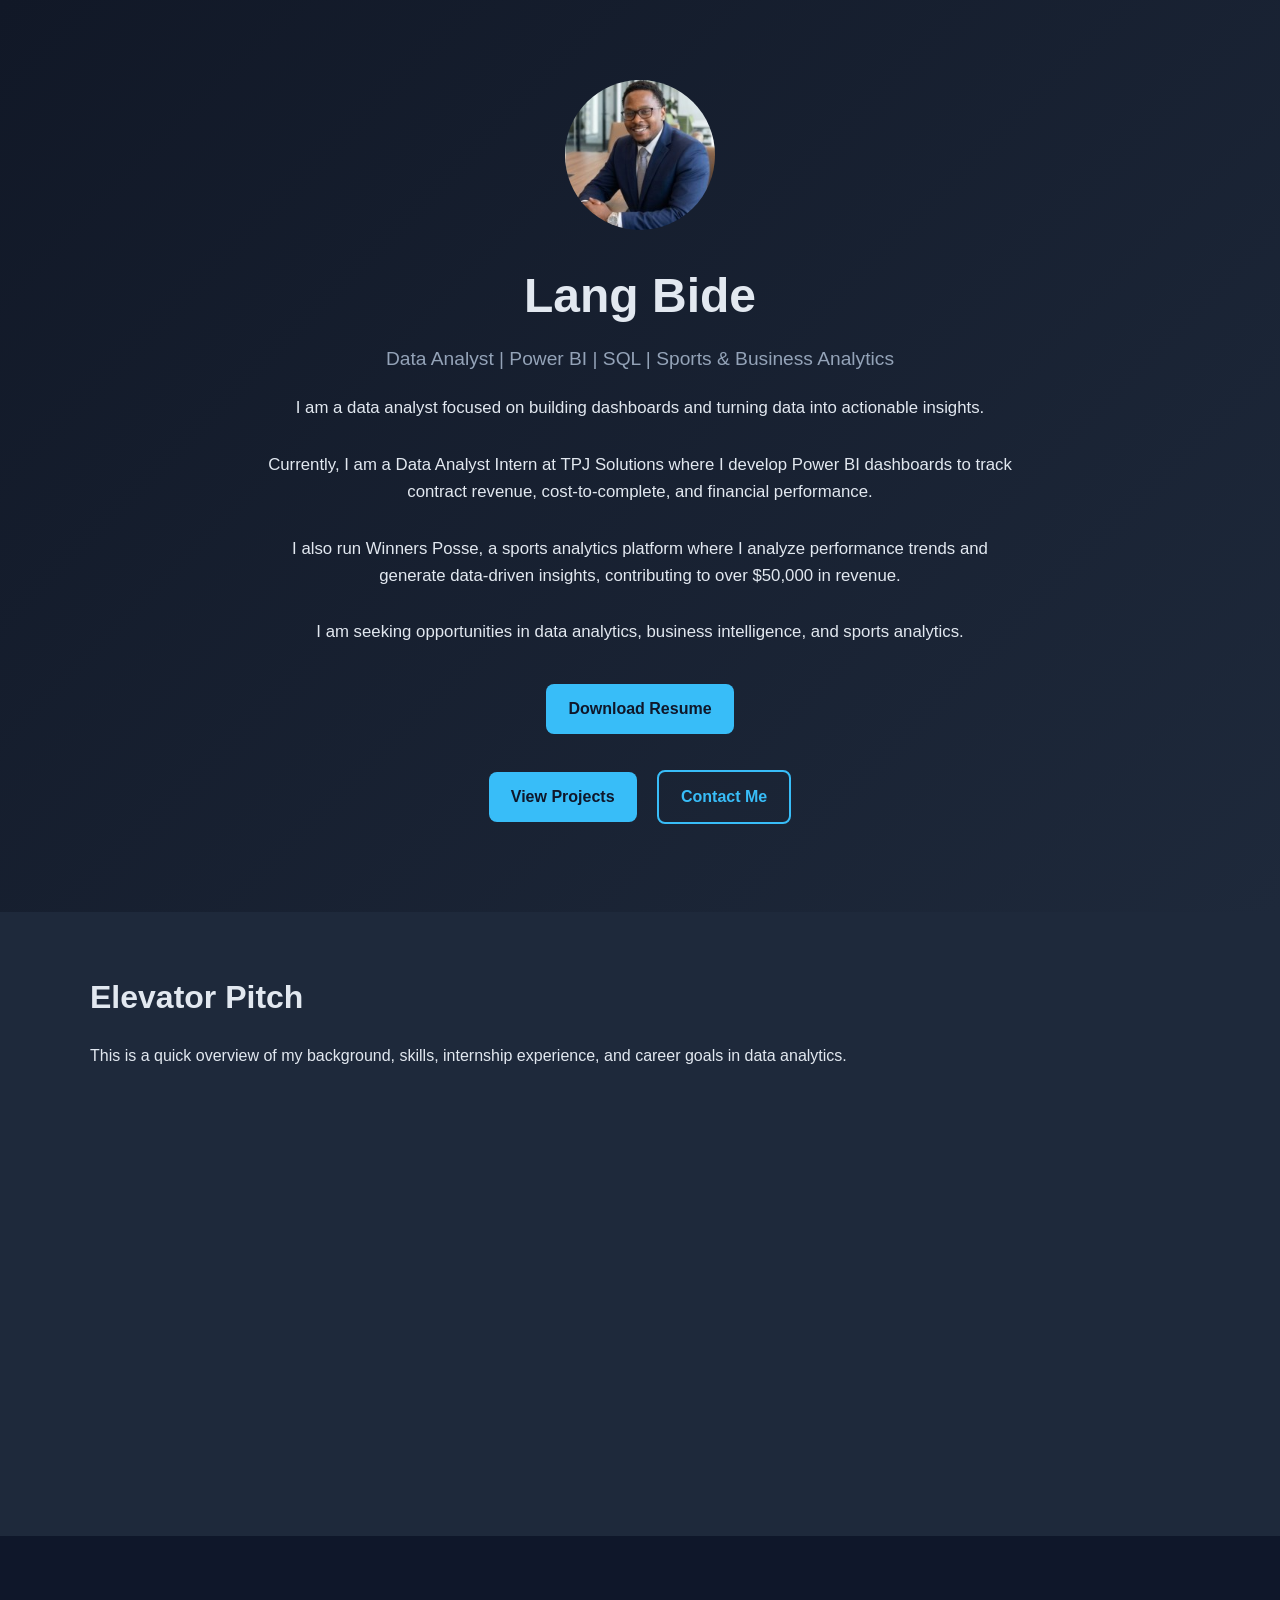
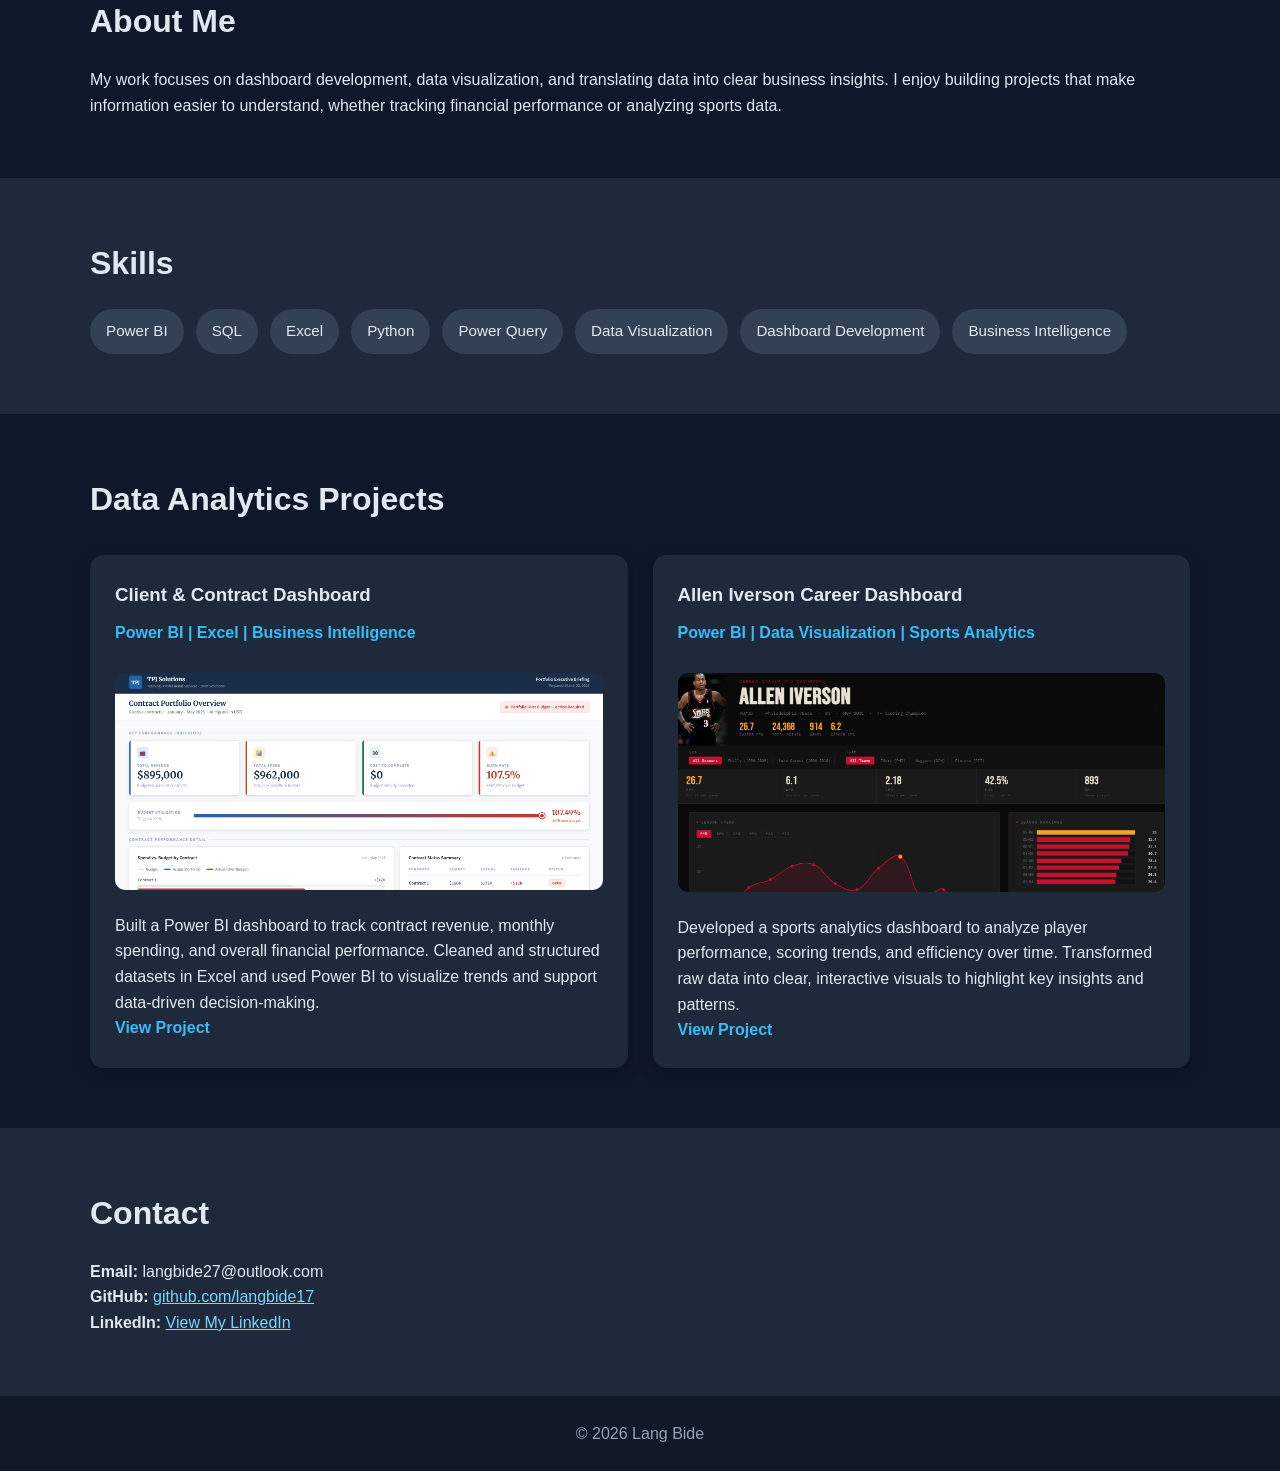
==== commit dd0ab6cf: "Update index.html" ====
--- a/index.html
+++ b/index.html
@@ -15,24 +15,25 @@
       <img src="headshot.jpg" alt="Lang Bide headshot" class="headshot" />
 
       <h1>Lang Bide</h1>
-      <p class="tagline">Data Analyst | Power BI | Sports & Business Analytics</p>
+      <p class="tagline">Data Analyst | Power BI | SQL | Sports & Business Analytics</p>
 
       <p class="intro">
         I am a data analyst focused on building dashboards and turning data into actionable insights.
       </p>
 
       <p class="intro">
-        Currently, I am a Data Analyst Intern at TPJ Solutions where I am developing Power BI dashboards to track contract revenue, cost-to-complete, and financial performance.
+        Currently, I am a Data Analyst Intern at TPJ Solutions where I develop Power BI dashboards to track contract revenue, cost-to-complete, and financial performance.
       </p>
 
       <p class="intro">
-        I also run Winners Posse, a sports analytics and content platform where I analyze trends and generate insights from performance data, contributing to over $50,000 in revenue.
+        I also run Winners Posse, a sports analytics platform where I analyze performance trends and generate data-driven insights, contributing to over $50,000 in revenue.
       </p>
 
       <p class="intro">
         I am seeking opportunities in data analytics, business intelligence, and sports analytics.
       </p>
 
+      <!-- Resume Button -->
       <a href="Lang_Bide_Resume.pdf" class="btn" target="_blank">Download Resume</a>
 
       <div class="hero-buttons">
@@ -43,23 +44,38 @@
     </div>
   </header>
 
-  <!-- ✅ NEW ELEVATOR PITCH SECTION -->
+  <!-- Elevator Pitch Section -->
   <section class="section alt">
     <div class="container">
+      <h2>Elevator Pitch</h2>
 
+      <p>
+        This is a quick overview of my background, skills, internship experience, and career goals in data analytics.
+      </p>
 
-   
+      <div style="max-width: 700px; margin: 0 auto;">
+        <iframe width="100%" height="400"
+          src="https://www.youtube.com/embed/oqHXFVn3Qm4"
+          title="Lang Bide Elevator Pitch"
+          frameborder="0"
+          allow="accelerometer; autoplay; clipboard-write; encrypted-media; gyroscope; picture-in-picture"
+          allowfullscreen>
+        </iframe>
+      </div>
+    </div>
   </section>
 
+  <!-- About -->
   <section class="section">
     <div class="container">
       <h2>About Me</h2>
       <p>
-        My work focuses on dashboard development, data visualization, and translating data into clear business insights. I enjoy building projects that make information easier to understand, whether the goal is tracking financial performance or analyzing sports trends.
+        My work focuses on dashboard development, data visualization, and translating data into clear business insights. I enjoy building projects that make information easier to understand, whether tracking financial performance or analyzing sports data.
       </p>
     </div>
   </section>
 
+  <!-- Skills -->
   <section class="section alt">
     <div class="container">
       <h2>Skills</h2>
@@ -68,40 +84,47 @@
         <span class="skill-pill">Power BI</span>
         <span class="skill-pill">SQL</span>
         <span class="skill-pill">Excel</span>
+        <span class="skill-pill">Python</span>
+        <span class="skill-pill">Power Query</span>
         <span class="skill-pill">Data Visualization</span>
+        <span class="skill-pill">Dashboard Development</span>
+        <span class="skill-pill">Business Intelligence</span>
       </div>
     </div>
   </section>
 
+  <!-- Projects -->
   <section class="section" id="projects">
     <div class="container">
       <h2>Data Analytics Projects</h2>
 
       <div class="project-grid">
 
+        <!-- Project 1 -->
         <div class="project-card">
           <h3>Client & Contract Dashboard</h3>
-          <p class="project-tools">Power BI | Excel</p>
+          <p class="project-tools">Power BI | Excel | Business Intelligence</p>
 
           <img src="contract-dashboard.png" alt="Client and Contract Dashboard" class="project-image" />
 
           <p>
-            Built a Power BI dashboard to track contract revenue, spending, and overall financial performance over time.
-            Used Excel and Power BI to clean, structure, and visualize data for better decision-making.
+            Built a Power BI dashboard to track contract revenue, monthly spending, and overall financial performance.
+            Cleaned and structured datasets in Excel and used Power BI to visualize trends and support data-driven decision-making.
           </p>
 
           <a href="powerbi.html" class="project-link">View Project</a>
         </div>
 
+        <!-- Project 2 -->
         <div class="project-card">
           <h3>Allen Iverson Career Dashboard</h3>
-          <p class="project-tools">Power BI | Data Visualization</p>
+          <p class="project-tools">Power BI | Data Visualization | Sports Analytics</p>
 
           <img src="iverson-dashboard.png" alt="Allen Iverson Career Dashboard" class="project-image" />
 
           <p>
-            Developed a sports analytics dashboard to visualize Allen Iverson’s career performance and scoring trends.
-            Focused on transforming raw data into clear and interactive visual insights.
+            Developed a sports analytics dashboard to analyze player performance, scoring trends, and efficiency over time.
+            Transformed raw data into clear, interactive visuals to highlight key insights and patterns.
           </p>
 
           <a href="iverson.html" class="project-link">View Project</a>
@@ -111,11 +134,12 @@
     </div>
   </section>
 
+  <!-- Contact -->
   <section class="section alt" id="contact">
     <div class="container">
       <h2>Contact</h2>
 
-      <p><strong>Email:</strong> langbide927@outlook.com</p>
+      <p><strong>Email:</strong> langbide27@outlook.com</p>
 
       <p><strong>GitHub:</strong>
         <a href="https://github.com/langbide17" target="_blank">
@@ -132,6 +156,7 @@
     </div>
   </section>
 
+  <!-- Footer -->
   <footer>
     <div class="container">
       <p>© 2026 Lang Bide</p>
